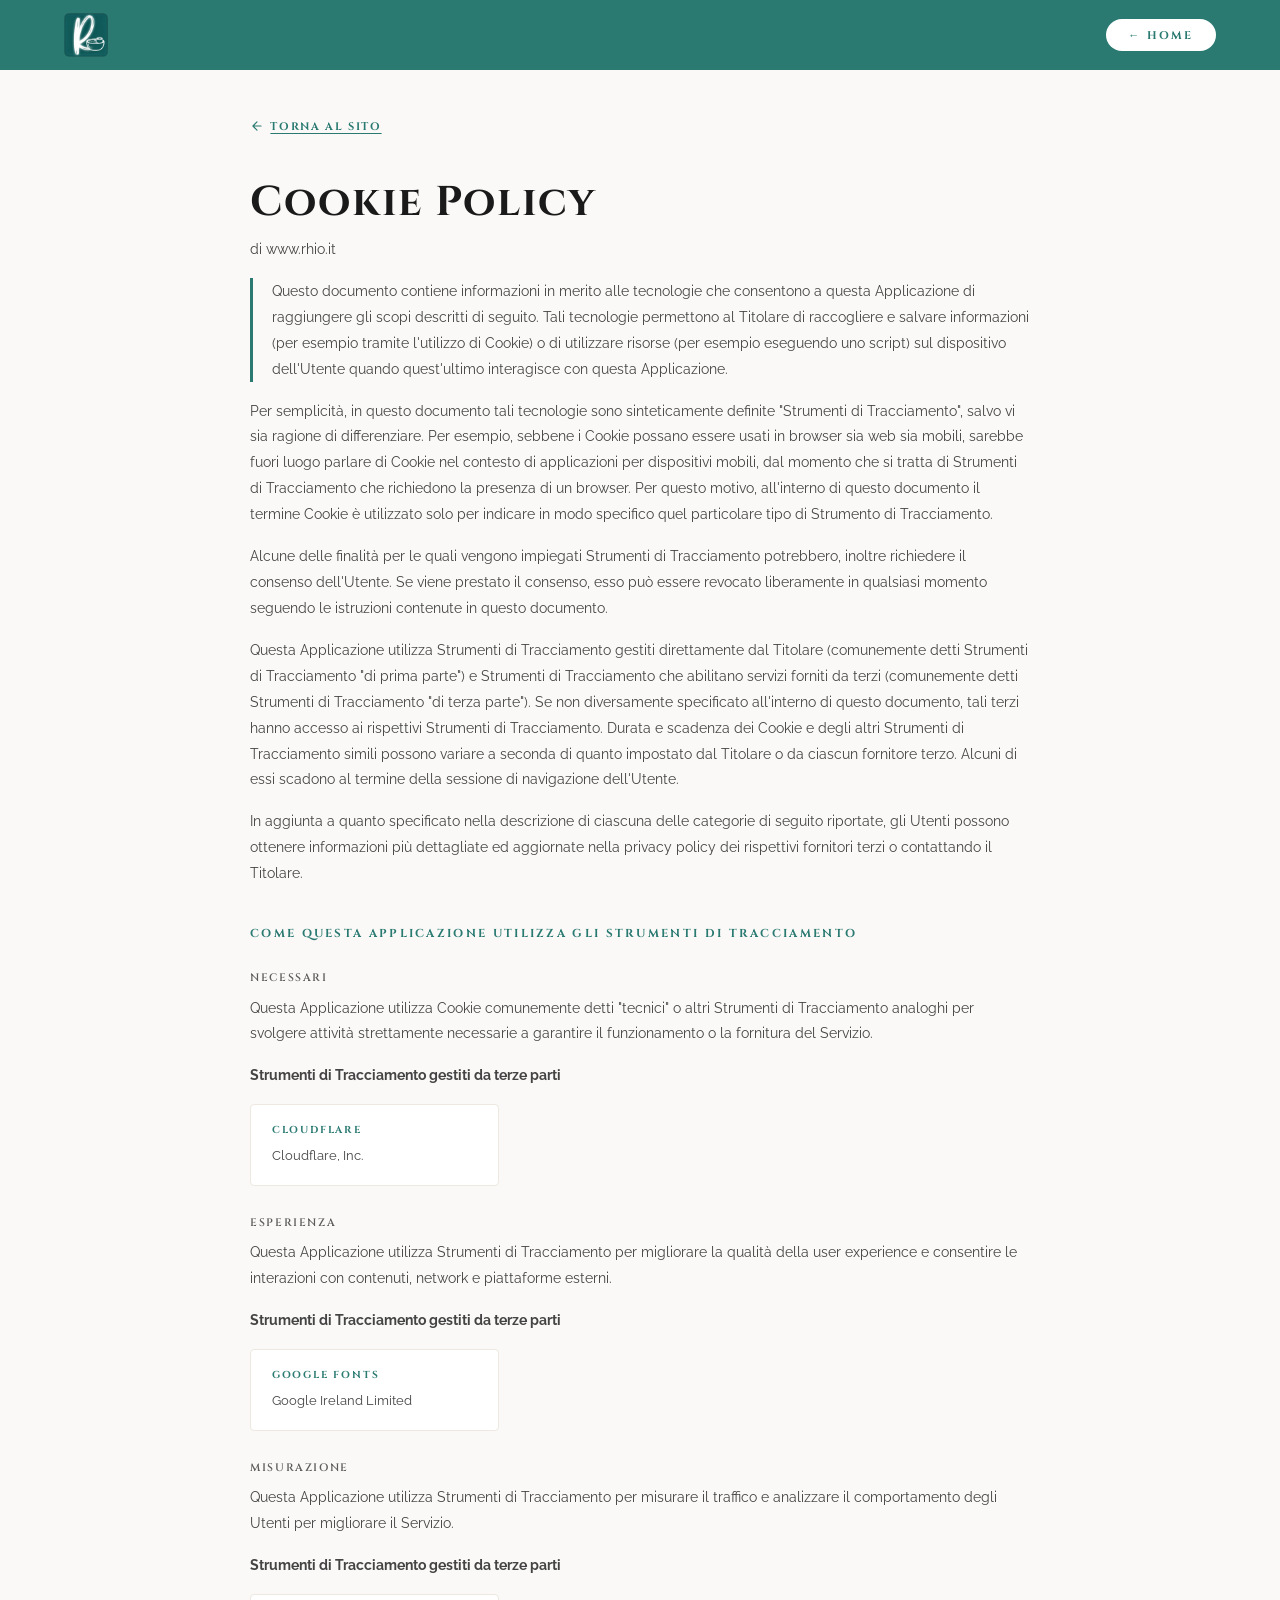
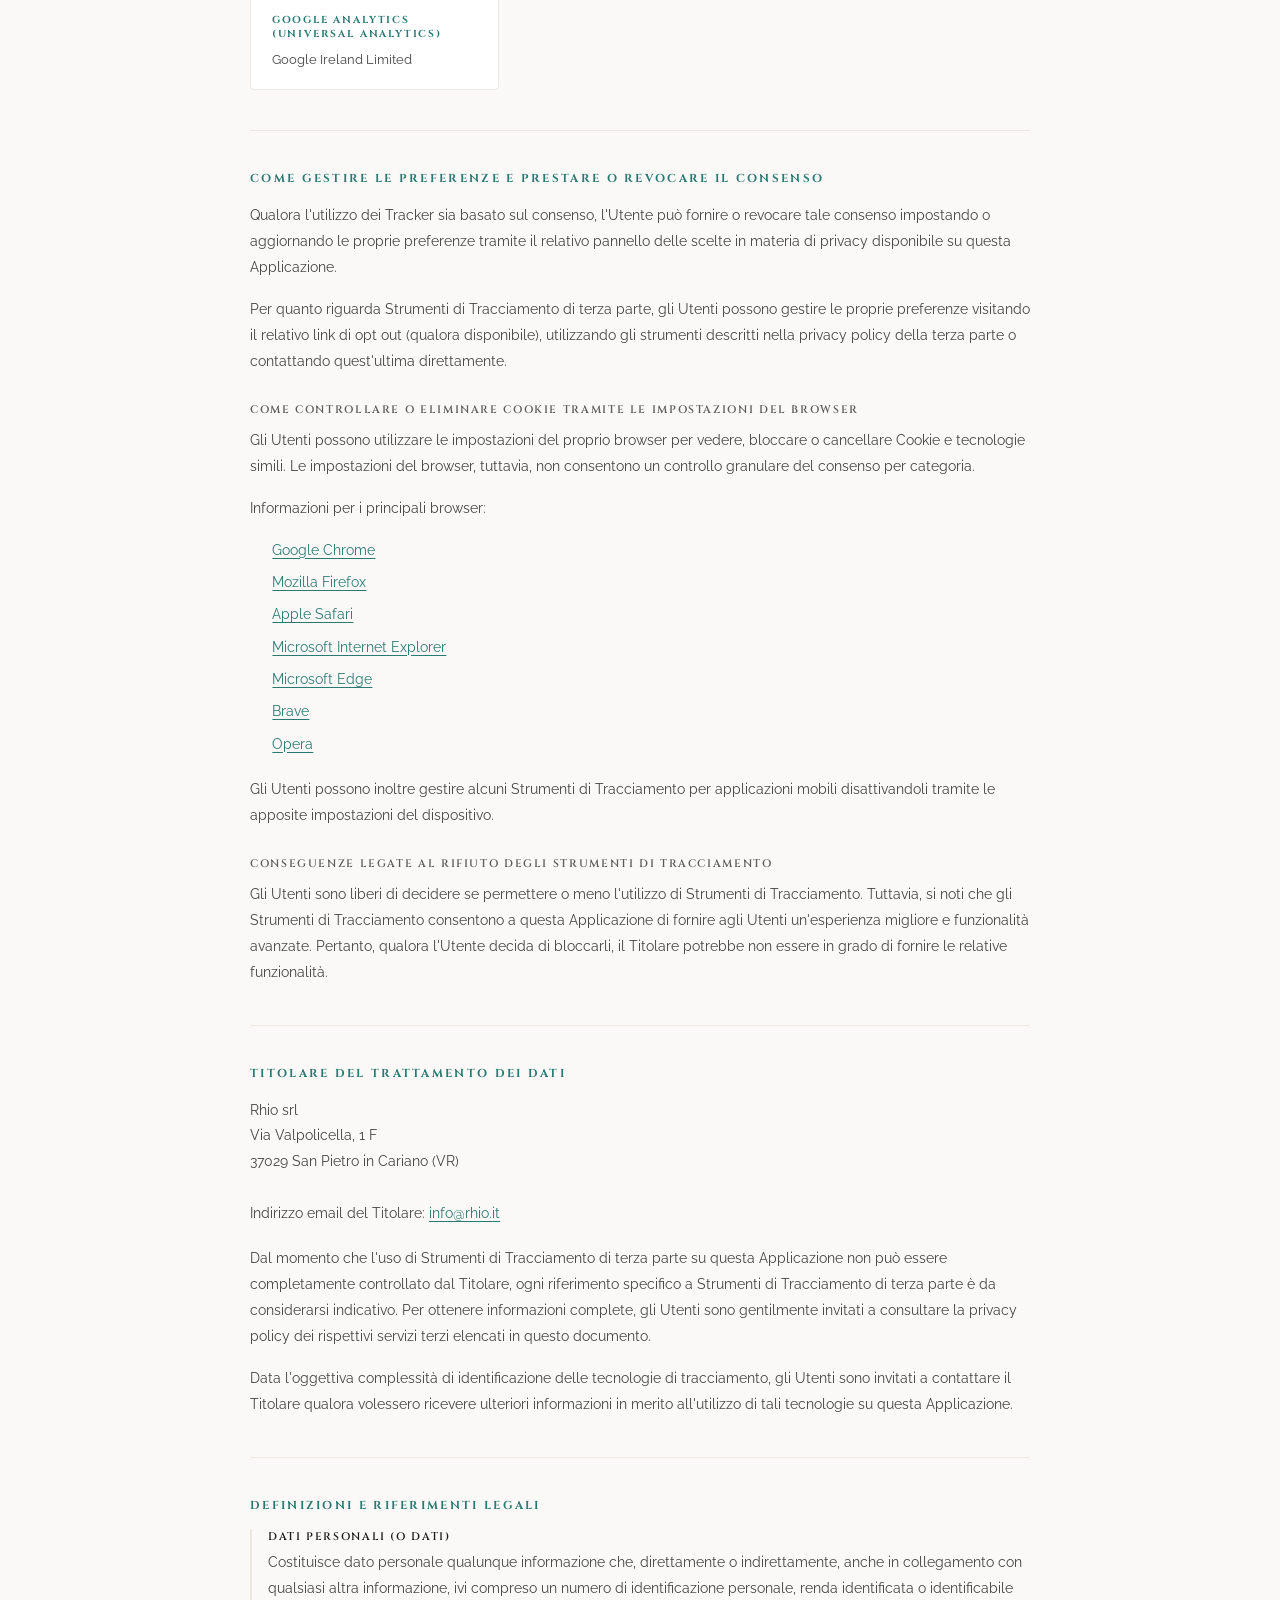
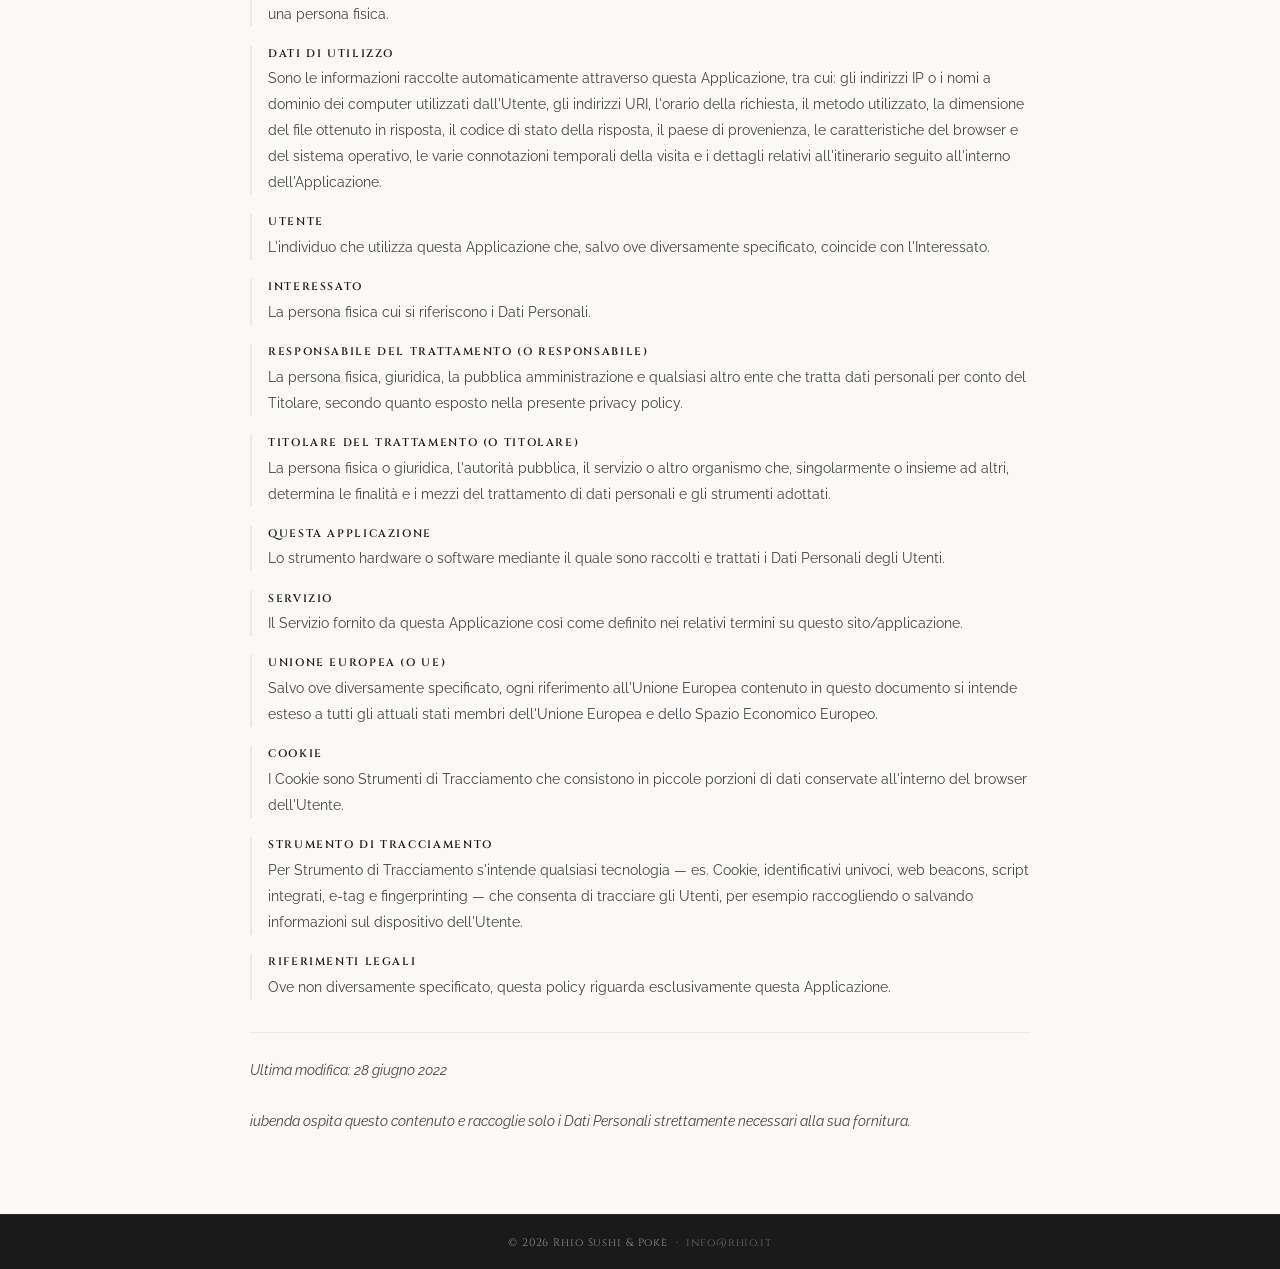
==== cookie-policy.html @ d070c946 "Prima versione sito Rhio" ====
<!DOCTYPE html>
<html lang="it">
<head>
  <meta charset="UTF-8" />
  <meta name="viewport" content="width=device-width, initial-scale=1.0, viewport-fit=cover" />
  <title>Cookie Policy — Rhio Sushi &amp; Poké</title>
  <meta name="robots" content="noindex" />
  <link rel="icon" href="favicon.ico" type="image/x-icon" />
  <link rel="preconnect" href="https://fonts.googleapis.com" />
  <link rel="preconnect" href="https://fonts.gstatic.com" crossorigin />
  <link href="https://fonts.googleapis.com/css2?family=Cinzel:wght@400;600;700&family=Raleway:ital,wght@0,300;0,400;0,500;0,600;1,300;1,400&display=swap" rel="stylesheet" />
  <link rel="stylesheet" href="style.css" />
  <style>
    .legal-page {
      background: #faf9f7;
      min-height: 100vh;
      padding: calc(var(--nav-h) + 3rem) 5vw 4rem;
    }
    .legal-page__inner {
      max-width: 780px;
      margin: 0 auto;
    }
    .legal-page__back {
      display: inline-flex;
      align-items: center;
      gap: 0.4rem;
      font-family: var(--font-title);
      font-size: 0.68rem;
      font-weight: 700;
      letter-spacing: 0.15em;
      text-transform: uppercase;
      color: var(--teal);
      margin-bottom: 2.5rem;
      transition: color 0.2s;
    }
    .legal-page__back:hover { color: var(--teal-dark); }
    .legal-page__back svg { width: 14px; height: 14px; }

    .legal-page h1 {
      font-family: var(--font-title);
      font-size: clamp(1.6rem, 4vw, 2.6rem);
      font-weight: 700;
      color: var(--dark);
      letter-spacing: 0.04em;
      margin-bottom: 0.4rem;
    }
    .legal-page__site {
      font-family: var(--font-body);
      font-size: 0.88rem;
      color: var(--light-text);
      margin-bottom: 2.5rem;
    }
    .legal-page__intro {
      font-family: var(--font-body);
      font-size: 0.92rem;
      color: var(--mid);
      line-height: 1.75;
      border-left: 3px solid var(--teal);
      padding-left: 1.2rem;
      margin-bottom: 2.5rem;
    }
    .legal-page h2 {
      font-family: var(--font-title);
      font-size: 0.72rem;
      font-weight: 700;
      letter-spacing: 0.2em;
      text-transform: uppercase;
      color: var(--teal);
      margin: 2.5rem 0 1rem;
    }
    .legal-page h3 {
      font-family: var(--font-title);
      font-size: 0.68rem;
      font-weight: 600;
      letter-spacing: 0.15em;
      text-transform: uppercase;
      color: var(--dark);
      margin: 1.8rem 0 0.6rem;
      opacity: 0.7;
    }
    .legal-page p {
      font-family: var(--font-body);
      font-size: 0.9rem;
      color: var(--mid);
      line-height: 1.8;
      margin-bottom: 1rem;
    }
    .legal-page ul {
      margin: 0.5rem 0 1.2rem 1.4rem;
    }
    .legal-page ul li {
      font-family: var(--font-body);
      font-size: 0.9rem;
      color: var(--mid);
      line-height: 1.8;
      margin-bottom: 0.4rem;
    }
    .legal-page ul li strong {
      color: var(--dark);
      font-weight: 600;
    }
    .legal-page address {
      font-style: normal;
      font-family: var(--font-body);
      font-size: 0.9rem;
      color: var(--mid);
      line-height: 1.8;
    }
    .legal-page a { color: var(--teal); text-decoration: underline; text-underline-offset: 3px; }
    .legal-page a:hover { color: var(--teal-dark); }
    .legal-divider {
      border: none;
      border-top: 1px solid var(--beige);
      margin: 2.5rem 0;
    }
    .legal-tracker-grid {
      display: grid;
      grid-template-columns: repeat(auto-fill, minmax(240px, 1fr));
      gap: 1rem;
      margin: 1rem 0 1.5rem;
    }
    .legal-tracker-item {
      background: #fff;
      border: 1px solid var(--beige);
      border-radius: 4px;
      padding: 1.1rem 1.3rem;
    }
    .legal-tracker-item h4 {
      font-family: var(--font-title);
      font-size: 0.63rem;
      font-weight: 700;
      letter-spacing: 0.18em;
      text-transform: uppercase;
      color: var(--teal);
      margin-bottom: 0.4rem;
    }
    .legal-tracker-item p {
      font-size: 0.84rem;
      margin-bottom: 0;
    }
    .legal-definition {
      border-left: 2px solid var(--beige);
      padding-left: 1rem;
      margin-bottom: 1.2rem;
    }
    .legal-definition h3 {
      opacity: 1;
      color: var(--dark);
      margin-top: 0;
      margin-bottom: 0.3rem;
    }
    .legal-footer-note {
      font-size: 0.82rem;
      color: var(--light-text);
      font-style: italic;
      margin-top: 2rem;
      padding-top: 1.5rem;
      border-top: 1px solid var(--beige);
    }
    @media (max-width: 480px) {
      .legal-page { padding-top: calc(var(--nav-h) + 2rem); }
      .legal-tracker-grid { grid-template-columns: 1fr; }
    }
  </style>
</head>
<body>

  <!-- ══ NAVBAR ══════════════════════════════════════════════ -->
  <nav class="nav" id="nav">
    <a href="index.html" class="nav__logo">
      <img src="assets/icona.png" alt="Rhio" class="nav__logo-img" />
    </a>
    <a href="index.html" class="nav__order">← Home</a>
  </nav>

  <!-- ══ COOKIE POLICY ══════════════════════════════════════ -->
  <main class="legal-page">
    <div class="legal-page__inner">

      <a href="index.html" class="legal-page__back">
        <svg viewBox="0 0 24 24" fill="none" stroke="currentColor" stroke-width="2" stroke-linecap="round" stroke-linejoin="round"><path d="M19 12H5M12 5l-7 7 7 7"/></svg>
        Torna al sito
      </a>

      <h1>Cookie Policy</h1>
      <p class="legal-page__site">di www.rhio.it</p>

      <p class="legal-page__intro">
        Questo documento contiene informazioni in merito alle tecnologie che consentono a questa Applicazione di raggiungere gli scopi descritti di seguito. Tali tecnologie permettono al Titolare di raccogliere e salvare informazioni (per esempio tramite l'utilizzo di Cookie) o di utilizzare risorse (per esempio eseguendo uno script) sul dispositivo dell'Utente quando quest'ultimo interagisce con questa Applicazione.
      </p>

      <p>Per semplicità, in questo documento tali tecnologie sono sinteticamente definite "Strumenti di Tracciamento", salvo vi sia ragione di differenziare. Per esempio, sebbene i Cookie possano essere usati in browser sia web sia mobili, sarebbe fuori luogo parlare di Cookie nel contesto di applicazioni per dispositivi mobili, dal momento che si tratta di Strumenti di Tracciamento che richiedono la presenza di un browser. Per questo motivo, all'interno di questo documento il termine Cookie è utilizzato solo per indicare in modo specifico quel particolare tipo di Strumento di Tracciamento.</p>

      <p>Alcune delle finalità per le quali vengono impiegati Strumenti di Tracciamento potrebbero, inoltre richiedere il consenso dell'Utente. Se viene prestato il consenso, esso può essere revocato liberamente in qualsiasi momento seguendo le istruzioni contenute in questo documento.</p>

      <p>Questa Applicazione utilizza Strumenti di Tracciamento gestiti direttamente dal Titolare (comunemente detti Strumenti di Tracciamento "di prima parte") e Strumenti di Tracciamento che abilitano servizi forniti da terzi (comunemente detti Strumenti di Tracciamento "di terza parte"). Se non diversamente specificato all'interno di questo documento, tali terzi hanno accesso ai rispettivi Strumenti di Tracciamento. Durata e scadenza dei Cookie e degli altri Strumenti di Tracciamento simili possono variare a seconda di quanto impostato dal Titolare o da ciascun fornitore terzo. Alcuni di essi scadono al termine della sessione di navigazione dell'Utente.</p>

      <p>In aggiunta a quanto specificato nella descrizione di ciascuna delle categorie di seguito riportate, gli Utenti possono ottenere informazioni più dettagliate ed aggiornate nella privacy policy dei rispettivi fornitori terzi o contattando il Titolare.</p>

      <h2>Come questa Applicazione utilizza gli Strumenti di Tracciamento</h2>

      <h3>Necessari</h3>
      <p>Questa Applicazione utilizza Cookie comunemente detti "tecnici" o altri Strumenti di Tracciamento analoghi per svolgere attività strettamente necessarie a garantire il funzionamento o la fornitura del Servizio.</p>
      <p><strong>Strumenti di Tracciamento gestiti da terze parti</strong></p>
      <div class="legal-tracker-grid">
        <div class="legal-tracker-item">
          <h4>Cloudflare</h4>
          <p>Cloudflare, Inc.</p>
        </div>
      </div>

      <h3>Esperienza</h3>
      <p>Questa Applicazione utilizza Strumenti di Tracciamento per migliorare la qualità della user experience e consentire le interazioni con contenuti, network e piattaforme esterni.</p>
      <p><strong>Strumenti di Tracciamento gestiti da terze parti</strong></p>
      <div class="legal-tracker-grid">
        <div class="legal-tracker-item">
          <h4>Google Fonts</h4>
          <p>Google Ireland Limited</p>
        </div>
      </div>

      <h3>Misurazione</h3>
      <p>Questa Applicazione utilizza Strumenti di Tracciamento per misurare il traffico e analizzare il comportamento degli Utenti per migliorare il Servizio.</p>
      <p><strong>Strumenti di Tracciamento gestiti da terze parti</strong></p>
      <div class="legal-tracker-grid">
        <div class="legal-tracker-item">
          <h4>Google Analytics (Universal Analytics)</h4>
          <p>Google Ireland Limited</p>
        </div>
      </div>

      <hr class="legal-divider" />

      <h2>Come gestire le preferenze e prestare o revocare il consenso</h2>
      <p>Qualora l'utilizzo dei Tracker sia basato sul consenso, l'Utente può fornire o revocare tale consenso impostando o aggiornando le proprie preferenze tramite il relativo pannello delle scelte in materia di privacy disponibile su questa Applicazione.</p>
      <p>Per quanto riguarda Strumenti di Tracciamento di terza parte, gli Utenti possono gestire le proprie preferenze visitando il relativo link di opt out (qualora disponibile), utilizzando gli strumenti descritti nella privacy policy della terza parte o contattando quest'ultima direttamente.</p>

      <h3>Come controllare o eliminare Cookie tramite le impostazioni del browser</h3>
      <p>Gli Utenti possono utilizzare le impostazioni del proprio browser per vedere, bloccare o cancellare Cookie e tecnologie simili. Le impostazioni del browser, tuttavia, non consentono un controllo granulare del consenso per categoria.</p>
      <p>Informazioni per i principali browser:</p>
      <ul>
        <li><a href="https://support.google.com/chrome/answer/95647" target="_blank">Google Chrome</a></li>
        <li><a href="https://support.mozilla.org/it/kb/Attivare%20e%20disattivare%20i%20cookie" target="_blank">Mozilla Firefox</a></li>
        <li><a href="https://support.apple.com/it-it/guide/safari/sfri11471/mac" target="_blank">Apple Safari</a></li>
        <li><a href="https://support.microsoft.com/it-it/topic/eliminare-e-gestire-i-cookie-168dab11-0753-043d-7c16-ede5947fc64d" target="_blank">Microsoft Internet Explorer</a></li>
        <li><a href="https://support.microsoft.com/it-it/microsoft-edge/eliminare-i-cookie-in-microsoft-edge-63947406-40ac-c3b8-57b9-2a946a29ae09" target="_blank">Microsoft Edge</a></li>
        <li><a href="https://support.brave.com/hc/en-us/articles/360022806212" target="_blank">Brave</a></li>
        <li><a href="https://help.opera.com/en/latest/web-preferences/#cookies" target="_blank">Opera</a></li>
      </ul>
      <p>Gli Utenti possono inoltre gestire alcuni Strumenti di Tracciamento per applicazioni mobili disattivandoli tramite le apposite impostazioni del dispositivo.</p>

      <h3>Conseguenze legate al rifiuto degli Strumenti di Tracciamento</h3>
      <p>Gli Utenti sono liberi di decidere se permettere o meno l'utilizzo di Strumenti di Tracciamento. Tuttavia, si noti che gli Strumenti di Tracciamento consentono a questa Applicazione di fornire agli Utenti un'esperienza migliore e funzionalità avanzate. Pertanto, qualora l'Utente decida di bloccarli, il Titolare potrebbe non essere in grado di fornire le relative funzionalità.</p>

      <hr class="legal-divider" />

      <h2>Titolare del Trattamento dei Dati</h2>
      <address>
        Rhio srl<br />
        Via Valpolicella, 1 F<br />
        37029 San Pietro in Cariano (VR)<br /><br />
        Indirizzo email del Titolare: <a href="mailto:info@rhio.it">info@rhio.it</a>
      </address>

      <p style="margin-top:1.2rem;">Dal momento che l'uso di Strumenti di Tracciamento di terza parte su questa Applicazione non può essere completamente controllato dal Titolare, ogni riferimento specifico a Strumenti di Tracciamento di terza parte è da considerarsi indicativo. Per ottenere informazioni complete, gli Utenti sono gentilmente invitati a consultare la privacy policy dei rispettivi servizi terzi elencati in questo documento.</p>
      <p>Data l'oggettiva complessità di identificazione delle tecnologie di tracciamento, gli Utenti sono invitati a contattare il Titolare qualora volessero ricevere ulteriori informazioni in merito all'utilizzo di tali tecnologie su questa Applicazione.</p>

      <hr class="legal-divider" />

      <h2>Definizioni e riferimenti legali</h2>

      <div class="legal-definition">
        <h3>Dati Personali (o Dati)</h3>
        <p>Costituisce dato personale qualunque informazione che, direttamente o indirettamente, anche in collegamento con qualsiasi altra informazione, ivi compreso un numero di identificazione personale, renda identificata o identificabile una persona fisica.</p>
      </div>
      <div class="legal-definition">
        <h3>Dati di Utilizzo</h3>
        <p>Sono le informazioni raccolte automaticamente attraverso questa Applicazione, tra cui: gli indirizzi IP o i nomi a dominio dei computer utilizzati dall'Utente, gli indirizzi URI, l'orario della richiesta, il metodo utilizzato, la dimensione del file ottenuto in risposta, il codice di stato della risposta, il paese di provenienza, le caratteristiche del browser e del sistema operativo, le varie connotazioni temporali della visita e i dettagli relativi all'itinerario seguito all'interno dell'Applicazione.</p>
      </div>
      <div class="legal-definition">
        <h3>Utente</h3>
        <p>L'individuo che utilizza questa Applicazione che, salvo ove diversamente specificato, coincide con l'Interessato.</p>
      </div>
      <div class="legal-definition">
        <h3>Interessato</h3>
        <p>La persona fisica cui si riferiscono i Dati Personali.</p>
      </div>
      <div class="legal-definition">
        <h3>Responsabile del Trattamento (o Responsabile)</h3>
        <p>La persona fisica, giuridica, la pubblica amministrazione e qualsiasi altro ente che tratta dati personali per conto del Titolare, secondo quanto esposto nella presente privacy policy.</p>
      </div>
      <div class="legal-definition">
        <h3>Titolare del Trattamento (o Titolare)</h3>
        <p>La persona fisica o giuridica, l'autorità pubblica, il servizio o altro organismo che, singolarmente o insieme ad altri, determina le finalità e i mezzi del trattamento di dati personali e gli strumenti adottati.</p>
      </div>
      <div class="legal-definition">
        <h3>Questa Applicazione</h3>
        <p>Lo strumento hardware o software mediante il quale sono raccolti e trattati i Dati Personali degli Utenti.</p>
      </div>
      <div class="legal-definition">
        <h3>Servizio</h3>
        <p>Il Servizio fornito da questa Applicazione così come definito nei relativi termini su questo sito/applicazione.</p>
      </div>
      <div class="legal-definition">
        <h3>Unione Europea (o UE)</h3>
        <p>Salvo ove diversamente specificato, ogni riferimento all'Unione Europea contenuto in questo documento si intende esteso a tutti gli attuali stati membri dell'Unione Europea e dello Spazio Economico Europeo.</p>
      </div>
      <div class="legal-definition">
        <h3>Cookie</h3>
        <p>I Cookie sono Strumenti di Tracciamento che consistono in piccole porzioni di dati conservate all'interno del browser dell'Utente.</p>
      </div>
      <div class="legal-definition">
        <h3>Strumento di Tracciamento</h3>
        <p>Per Strumento di Tracciamento s'intende qualsiasi tecnologia — es. Cookie, identificativi univoci, web beacons, script integrati, e-tag e fingerprinting — che consenta di tracciare gli Utenti, per esempio raccogliendo o salvando informazioni sul dispositivo dell'Utente.</p>
      </div>
      <div class="legal-definition">
        <h3>Riferimenti legali</h3>
        <p>Ove non diversamente specificato, questa policy riguarda esclusivamente questa Applicazione.</p>
      </div>

      <p class="legal-footer-note">
        Ultima modifica: 28 giugno 2022<br /><br />
        iubenda ospita questo contenuto e raccoglie solo i Dati Personali strettamente necessari alla sua fornitura.
      </p>

    </div>
  </main>

  <div class="footer__bottom" style="background:var(--dark);">
    <p>&copy; 2026 Rhio Sushi &amp; Pok&egrave; &nbsp;&middot;&nbsp; <a href="mailto:info@rhio.it" style="color:rgba(255,255,255,0.35);">info@rhio.it</a></p>
  </div>

</body>
</html>
---- style.css ----
/* ============================================================
   RHIO SUSHI & POKE — SushiMood-inspired Layout
   ============================================================ */

/* ── Reset & Base ─────────────────────────────────────────── */
*, *::before, *::after { box-sizing: border-box; margin: 0; padding: 0; }

:root {
  --teal:        #2a7a72;
  --teal-dark:   #1d5550;
  --teal-light:  #3a9e94;
  --coral:       #e8836a;
  --coral-dark:  #c86850;
  --white:       #ffffff;
  --off-white:   #f7f3ee;
  --beige:       #ede8e0;
  --dark:        #1a1a1a;
  --mid:         #444444;
  --light-text:  #777777;

  --font-title: 'Cinzel', 'Trajan Pro', Georgia, serif;
  --font-body:  'Raleway', 'Gill Sans', sans-serif;

  --nav-h: 70px;
  --ease: cubic-bezier(0.25, 0.46, 0.45, 0.94);
}

html { scroll-behavior: smooth; font-size: 16px; }

body {
  font-family: var(--font-body);
  color: var(--dark);
  background: var(--white);
  overflow-x: hidden;
}

img { display: block; width: 100%; height: 100%; object-fit: cover; }
a { color: inherit; text-decoration: none; }
ul { list-style: none; }
address { font-style: normal; }

/* ── Shared helpers ───────────────────────────────────────── */
.tag {
  display: inline-block;
  font-family: var(--font-title);
  font-size: 0.65rem;
  font-weight: 700;
  letter-spacing: 0.22em;
  text-transform: uppercase;
  color: var(--teal);
  margin-bottom: 1rem;
}
.tag--light { color: rgba(255,255,255,0.7); }

.btn-teal {
  display: inline-block;
  font-family: var(--font-title);
  font-size: 0.68rem;
  font-weight: 700;
  letter-spacing: 0.2em;
  text-transform: uppercase;
  padding: 0.9rem 2.4rem;
  background: var(--teal);
  color: #fff;
  border-radius: 50px;
  transition: background 0.3s var(--ease), transform 0.3s var(--ease);
}
.btn-teal:hover {
  background: var(--teal-light);
  transform: translateY(-2px);
}

/* ── Fade-up animation ────────────────────────────────────── */
.fade-up {
  opacity: 0;
  transform: translateY(32px);
  transition: opacity 0.7s var(--ease), transform 0.7s var(--ease);
}
.fade-up.visible { opacity: 1; transform: translateY(0); }

/* ══════════════════════════════════════════════════════════
   NAV
══════════════════════════════════════════════════════════ */
.nav {
  position: fixed;
  top: 0; left: 0; right: 0;
  height: var(--nav-h);
  z-index: 100;
  display: flex;
  align-items: center;
  justify-content: space-between;
  padding: 0 5vw;
  background: var(--teal);
  transition: background 0.3s var(--ease);
}

.nav__logo {
  display: flex;
  align-items: center;
  z-index: 101;
}

.nav__logo-img {
  height: 44px;
  width: auto;
  display: block;
  object-fit: contain;
}

.nav__order {
  font-family: var(--font-title);
  font-size: 0.7rem;
  font-weight: 700;
  letter-spacing: 0.2em;
  text-transform: uppercase;
  color: var(--teal);
  background: #fff;
  padding: 0.55rem 1.4rem;
  border-radius: 50px;
  transition: background 0.25s, color 0.25s;
  z-index: 101;
}
.nav__order:hover { background: var(--beige); }

.nav__hamburger {
  display: none;
  flex-direction: column;
  gap: 5px;
  background: none;
  border: none;
  cursor: pointer;
  padding: 6px;
  z-index: 101;
  order: 2;
}
.nav__hamburger span {
  display: block;
  width: 24px;
  height: 2px;
  background: #fff;
  transition: all 0.3s var(--ease);
}
.nav__hamburger.active span:nth-child(1) { transform: rotate(45deg) translate(4px, 5px); }
.nav__hamburger.active span:nth-child(2) { opacity: 0; }
.nav__hamburger.active span:nth-child(3) { transform: rotate(-45deg) translate(4px, -5px); }

/* ── Desktop nav links ───────────────────────────────────── */
.nav__links {
  display: flex;
  align-items: center;
  gap: 2.2rem;
  list-style: none;
  position: absolute;
  left: 50%;
  transform: translateX(-50%);
}

.nav__links a {
  font-family: var(--font-title);
  font-size: 0.78rem;
  font-weight: 600;
  letter-spacing: 0.14em;
  text-transform: uppercase;
  color: rgba(255,255,255,0.85);
  transition: color 0.2s;
  white-space: nowrap;
}
.nav__links a:hover { color: #fff; }

/* desktop menu hidden in nav — links only in mobile drawer */
.nav__menu {
  display: none;
}

.nav__overlay {
  display: none;
  position: fixed;
  inset: 0;
  background: rgba(0,0,0,0.5);
  z-index: 99;
  opacity: 0;
  transition: opacity 0.3s;
}
.nav__overlay.open { display: block; opacity: 1; }

/* Mobile drawer */
@media (max-width: 900px) {
  .nav__hamburger { display: flex; }
  .nav__links     { display: none; }
  .nav__order { font-size: 0.6rem; padding: 0.45rem 1rem; }

  .nav__menu {
    display: flex;
    flex-direction: column;
    position: fixed;
    top: 0; right: 0; bottom: 0;
    width: min(320px, 85vw);
    background: var(--teal-dark);
    padding: calc(var(--nav-h) + 2rem) 2.5rem 2.5rem;
    gap: 0;
    transform: translateX(100%);
    transition: transform 0.35s var(--ease);
    z-index: 100;
  }
  .nav__menu.open { transform: translateX(0); }

  .nav__menu li a {
    display: block;
    font-family: var(--font-title);
    font-size: 0.8rem;
    font-weight: 600;
    letter-spacing: 0.15em;
    text-transform: uppercase;
    color: rgba(255,255,255,0.8);
    padding: 1rem 0;
    border-bottom: 1px solid rgba(255,255,255,0.08);
    transition: color 0.2s;
  }
  .nav__menu li a:hover { color: #fff; }

  .nav__menu li:last-child a,
  .nav__menu-cta {
    display: inline-block;
    margin-top: 1.5rem;
    background: var(--coral);
    color: #fff !important;
    padding: 0.85rem 2rem !important;
    border-radius: 50px;
    border-bottom: none !important;
    text-align: center;
    width: 100%;
  }
  .nav__menu li:last-child a:hover,
  .nav__menu-cta:hover { background: var(--coral-dark) !important; }
}

/* ══════════════════════════════════════════════════════════
   HERO
══════════════════════════════════════════════════════════ */
.hero {
  position: relative;
  height: 70vh;
  min-height: 480px;
  display: flex;
  align-items: flex-end;
  overflow: hidden;
  padding-bottom: 6vh;
}

.hero__media {
  position: absolute;
  inset: 0;
  background: var(--teal-dark);
}
.hero__media img {
  width: 100%;
  height: 100%;
  object-fit: cover;
  object-position: center 92%;
}

.hero::after {
  content: '';
  position: absolute;
  inset: 0;
  background: linear-gradient(
    to bottom,
    rgba(0,0,0,0.08) 0%,
    rgba(0,0,0,0.1) 40%,
    rgba(0,0,0,0.65) 100%
  );
}

.hero__content {
  position: relative;
  z-index: 2;
  padding: 0 6vw;
}

.hero__logo {
  display: block;
  width: min(520px, 70vw);
  height: auto;
  object-fit: contain;
  margin-bottom: 2.5rem;
}

.hero__btn {
  display: inline-block;
  font-family: var(--font-title);
  font-size: 0.68rem;
  font-weight: 700;
  letter-spacing: 0.2em;
  text-transform: uppercase;
  color: var(--teal-dark);
  background: #fff;
  padding: 1rem 2.6rem;
  border-radius: 50px;
  transition: background 0.25s, transform 0.25s;
}
.hero__btn:hover { background: var(--beige); transform: translateY(-2px); }

/* ══════════════════════════════════════════════════════════
   VIDEO SECTION
══════════════════════════════════════════════════════════ */
.video-section {
  background: var(--dark);
}

.video-section__inner {
  text-align: center;
  padding: clamp(2.5rem, 5vw, 5rem) 5vw 2rem;
}

.video-section__title {
  font-family: var(--font-title);
  font-size: clamp(1.6rem, 3vw, 2.4rem);
  font-weight: 700;
  color: #fff;
  letter-spacing: 0.05em;
  margin-top: 0.5rem;
}

.video-section .tag { color: var(--coral); }

.video-section__player {
  position: relative;
  width: 100%;
  max-width: 1200px;
  margin: 0 auto;
  aspect-ratio: 16 / 9;
  overflow: hidden;
  background: #000;
}

.video-section__vid {
  width: 100%;
  height: 100%;
  object-fit: cover;
  display: block;
}

.hero__scroll-hint {
  position: absolute;
  bottom: 2.5rem;
  right: 6vw;
  z-index: 2;
}
.hero__scroll-line {
  display: block;
  width: 1px;
  height: 60px;
  background: linear-gradient(to bottom, transparent, rgba(255,255,255,0.5));
  animation: scrollLine 2s ease-in-out infinite;
}
@keyframes scrollLine {
  0%,100% { opacity: 0.4; transform: scaleY(1); }
  50%      { opacity: 1;   transform: scaleY(1.2); }
}

/* ══════════════════════════════════════════════════════════
   VIDEO REEL
══════════════════════════════════════════════════════════ */
.video-reel {
  background: var(--dark);
  padding: clamp(3rem, 6vw, 5rem) 5vw;
  display: flex;
  justify-content: center;
}

.video-reel__inner {
  display: flex;
  justify-content: center;
  width: 100%;
}

.video-reel__video {
  height: min(80vh, 700px);
  width: auto;
  max-width: min(420px, 90vw);
  border-radius: 16px;
  object-fit: cover;
  display: block;
  box-shadow: 0 24px 60px rgba(0,0,0,0.5);
}

/* ══════════════════════════════════════════════════════════
   INTRO
══════════════════════════════════════════════════════════ */
.intro {
  display: grid;
  grid-template-columns: 1fr 1fr;
  height: 420px;
  overflow: hidden;
}

.intro__text {
  background: var(--off-white);
  padding: clamp(2rem, 5vw, 4rem) clamp(2rem, 5vw, 4rem);
  display: flex;
  flex-direction: column;
  justify-content: center;
}

.intro__title {
  font-family: var(--font-title);
  font-size: clamp(1.6rem, 3vw, 2.4rem);
  font-weight: 700;
  text-transform: uppercase;
  color: var(--teal);
  margin-bottom: 1.5rem;
  line-height: 1.2;
  letter-spacing: 0.06em;
}

.intro__body {
  font-size: 0.98rem;
  font-weight: 400;
  color: var(--mid);
  line-height: 1.9;
  max-width: 480px;
  margin-bottom: 1rem;
}
.intro__body strong { color: var(--teal); font-weight: 600; font-style: normal; }

.intro__payment {
  display: flex;
  align-items: center;
  gap: 0.5rem;
  font-family: var(--font-body);
  font-size: 0.88rem;
  color: var(--mid);
  margin-top: 0.5rem;
}
.intro__payment svg {
  width: 16px;
  height: 16px;
  flex-shrink: 0;
  color: var(--teal);
}
.intro__payment strong { color: var(--dark); font-weight: 600; }

.intro__media {
  overflow: hidden;
  background: var(--beige);
}
.intro__media img,
.intro__video {
  width: 100%;
  height: 100%;
  object-fit: cover;
  display: block;
  transition: transform 0.8s var(--ease);
}
.intro__media:hover img,
.intro__media:hover .intro__video { transform: scale(1.04); }

/* ══════════════════════════════════════════════════════════
   FILOSOFIA (non AYCE)
══════════════════════════════════════════════════════════ */
.filosofia {
  display: grid;
  grid-template-columns: 1fr 1fr;
  min-height: 600px;
}

.filosofia__media {
  overflow: hidden;
  background: var(--teal-dark);
  min-height: 450px;
  position: relative;
}
.filosofia__media img { transition: transform 0.8s var(--ease); }
.filosofia__media:hover img { transform: scale(1.04); }

.filosofia__content {
  background: var(--teal);
  padding: clamp(3rem, 8vw, 7rem) clamp(2rem, 6vw, 5rem);
  display: flex;
  flex-direction: column;
  justify-content: center;
}

.filosofia__title {
  font-family: var(--font-title);
  font-size: clamp(1.6rem, 3vw, 2.6rem);
  font-weight: 700;
  text-transform: uppercase;
  color: #fff;
  line-height: 1.2;
  margin-bottom: 1.5rem;
  letter-spacing: 0.04em;
}
.filosofia__title strong {
  color: var(--coral);
  display: block;
  font-size: 1.1em;
}

.filosofia__body {
  font-size: 1.05rem;
  font-weight: 400;
  color: rgba(255,255,255,0.85);
  line-height: 1.85;
  max-width: 520px;
  margin-bottom: 1.5rem;
}

.filosofia__claim {
  font-family: var(--font-body);
  font-style: italic;
  font-size: 1.15rem;
  color: rgba(255,255,255,0.6);
}

.filosofia .tag { color: rgba(255,255,255,0.55); }

/* ══════════════════════════════════════════════════════════
   MENU SECTION
══════════════════════════════════════════════════════════ */
.menu-section {
  background: var(--white);
  padding: clamp(4rem, 8vw, 8rem) 5vw;
}

.menu-section__header {
  text-align: center;
  margin-bottom: clamp(2rem, 5vw, 4rem);
}

.menu-section__title {
  font-family: var(--font-title);
  font-size: clamp(1.8rem, 4vw, 3rem);
  font-weight: 700;
  text-transform: uppercase;
  color: var(--dark);
  margin-bottom: 0.75rem;
  letter-spacing: 0.05em;
}

.menu-section__sub {
  font-size: 0.92rem;
  color: var(--light-text);
  font-family: var(--font-body);
  font-style: italic;
  font-weight: 300;
}

.menu-grid {
  display: grid;
  grid-template-columns: repeat(4, 1fr);
  gap: 0;
  border: 1px solid var(--beige);
  margin-bottom: clamp(2rem, 4vw, 4rem);
}

.menu-item {
  border-right: 1px solid var(--beige);
  overflow: hidden;
  transition: background 0.3s;
}
.menu-item:last-child { border-right: none; }
.menu-item:hover { background: var(--off-white); }

.menu-item__img {
  height: 220px;
  overflow: hidden;
  background: var(--beige);
  display: flex;
  align-items: center;
  justify-content: center;
  padding: 1rem;
}
.menu-item__img img {
  width: 100%;
  height: 100%;
  object-fit: contain;
  transition: transform 0.6s var(--ease);
}
.menu-item:hover .menu-item__img img { transform: scale(1.04); }

.menu-item__body {
  padding: 1.6rem 1.5rem;
}
.menu-item__body h3 {
  font-family: var(--font-title);
  font-size: 0.8rem;
  font-weight: 700;
  text-transform: uppercase;
  letter-spacing: 0.1em;
  color: var(--teal);
  margin-bottom: 0.6rem;
}
.menu-item__body p {
  font-size: 0.88rem;
  font-weight: 400;
  color: var(--light-text);
  line-height: 1.75;
}

.menu-section__cta { text-align: center; }

/* ══════════════════════════════════════════════════════════
   SEDI
══════════════════════════════════════════════════════════ */
.sedi {
  background: var(--teal-dark);
  padding: clamp(4rem, 8vw, 8rem) 5vw;
}

.sedi__header {
  text-align: center;
  margin-bottom: clamp(2rem, 5vw, 4rem);
}

.sedi__title {
  font-family: var(--font-title);
  font-size: clamp(1.8rem, 4vw, 3rem);
  font-weight: 700;
  text-transform: uppercase;
  color: #fff;
  letter-spacing: 0.05em;
}

.sedi__grid {
  display: grid;
  grid-template-columns: repeat(2, 1fr);
  gap: 2px;
  background: rgba(255,255,255,0.06);
}

.sede-card {
  background: rgba(255,255,255,0.04);
  overflow: hidden;
  transition: background 0.3s;
}
.sede-card:hover { background: rgba(255,255,255,0.08); }

.sede-card__img {
  height: 220px;
  overflow: hidden;
  background: var(--teal);
}
.sede-card__img img {
  width: 100%;
  height: 100%;
  object-fit: cover;
  object-position: center 82%;
  transform: scale(1.3);
  transform-origin: center bottom;
  transition: transform 0.6s var(--ease);
}
.sede-card:hover .sede-card__img img { transform: scale(1.35); }

.sede-card__body {
  padding: 2rem 1.8rem;
  display: flex;
  flex-direction: column;
  gap: 0.8rem;
}

.sede-card__city {
  font-family: var(--font-title);
  font-size: 1.1rem;
  font-weight: 700;
  text-transform: uppercase;
  color: #fff;
  letter-spacing: 0.06em;
}

.sede-card__body address {
  font-size: 0.9rem;
  color: rgba(255,255,255,0.5);
  line-height: 1.6;
  font-style: normal;
}

.sede-icon {
  width: 16px;
  height: 16px;
  flex-shrink: 0;
  margin-right: 0.5rem;
  vertical-align: middle;
  position: relative;
  top: -1px;
}

.sede-card__contacts {
  display: flex;
  flex-direction: column;
  gap: 0.55rem;
}
.sede-card__contacts a {
  display: flex;
  align-items: center;
  font-size: 0.95rem;
  font-weight: 500;
  color: var(--coral);
  transition: color 0.2s;
}
.sede-card__contacts a:hover { color: #fff; }

.sede-card__delivery {
  font-size: 0.84rem;
  color: rgba(255,255,255,0.4);
  line-height: 1.65;
  border-top: 1px solid rgba(255,255,255,0.08);
  padding-top: 0.8rem;
}
.sede-card__delivery strong { color: rgba(255,255,255,0.65); font-weight: 600; }

.sede-card__map {
  display: flex;
  align-items: center;
  font-family: var(--font-title);
  font-size: 0.7rem;
  font-weight: 700;
  letter-spacing: 0.12em;
  text-transform: uppercase;
  color: rgba(255,255,255,0.35);
  transition: color 0.2s;
  margin-top: auto;
  padding-top: 0.5rem;
  gap: 0.4rem;
}
.sede-card__map:hover { color: #fff; }
.sede-card__map .sede-icon { color: rgba(255,255,255,0.35); }
.sede-card__map:hover .sede-icon { color: #fff; }

/* ══════════════════════════════════════════════════════════
   AREA SERVITA
══════════════════════════════════════════════════════════ */
.area-servita {
  background: var(--off-white);
  padding: clamp(3.5rem, 7vw, 6rem) 5vw;
}

.area-servita__inner {
  max-width: 680px;
  margin: 0 auto;
  text-align: center;
}

.area-servita__title {
  font-family: var(--font-title);
  font-size: clamp(2rem, 5vw, 3.5rem);
  font-weight: 700;
  color: var(--teal);
  letter-spacing: 0.03em;
  margin-bottom: 1rem;
}

.area-servita__sub {
  font-family: var(--font-body);
  font-size: 0.92rem;
  color: var(--mid);
  line-height: 1.7;
  margin-bottom: 2rem;
}
.area-servita__sub em {
  font-style: italic;
  color: var(--light-text);
}

.area-servita__btn {
  display: inline-flex;
  align-items: center;
  gap: 0.6rem;
  font-family: var(--font-title);
  font-size: 0.72rem;
  font-weight: 700;
  letter-spacing: 0.18em;
  text-transform: uppercase;
  color: #fff;
  background: var(--teal);
  padding: 1rem 2.4rem;
  border-radius: 50px;
  transition: background 0.25s, transform 0.25s;
}
.area-servita__btn svg {
  width: 16px;
  height: 16px;
  flex-shrink: 0;
}
.area-servita__btn:hover {
  background: var(--teal-light);
  transform: translateY(-2px);
}

/* ══════════════════════════════════════════════════════════
   ORARI
══════════════════════════════════════════════════════════ */
.orari {
  display: grid;
  grid-template-columns: 2fr 3fr;
  min-height: 480px;
}

.orari__media {
  overflow: hidden;
  background: var(--beige);
  position: relative;
}
.orari__media img {
  position: absolute;
  inset: 0;
  width: 100%;
  height: 100%;
  object-fit: cover;
  object-position: center;
  transition: transform 0.8s var(--ease);
}
.orari__media:hover img { transform: scale(1.04); }

.orari__content {
  background: var(--off-white);
  padding: clamp(3rem, 8vw, 7rem) clamp(2rem, 6vw, 5rem);
  display: flex;
  flex-direction: column;
  justify-content: center;
}

.orari__title {
  font-family: var(--font-title);
  font-size: clamp(1.4rem, 2.5vw, 2.2rem);
  font-weight: 700;
  text-transform: uppercase;
  color: var(--dark);
  margin-bottom: 2rem;
  letter-spacing: 0.05em;
}

.orari__list {
  display: flex;
  flex-direction: column;
  border-top: 1px solid var(--beige);
}
.orari__list li {
  display: flex;
  justify-content: space-between;
  align-items: center;
  padding: 1rem 0;
  border-bottom: 1px solid var(--beige);
  gap: 1rem;
  flex-wrap: wrap;
}
.orari__day {
  font-family: var(--font-title);
  font-size: 0.68rem;
  font-weight: 600;
  letter-spacing: 0.12em;
  text-transform: uppercase;
  color: var(--mid);
}
.orari__time {
  font-family: var(--font-body);
  font-size: 0.95rem;
  font-weight: 500;
  color: var(--teal);
}
.orari__time em { font-size: 0.8rem; color: var(--light-text); }
.orari__note .orari__day { color: var(--light-text); }
.orari__note .orari__time { color: var(--light-text); }

.orari__prenotazione {
  margin-top: 1.5rem;
  font-size: 0.88rem;
  color: var(--light-text);
  line-height: 1.7;
}

.orari__btn {
  display: inline-block;
  align-self: flex-start;
  margin-top: 1.5rem;
  font-family: var(--font-title);
  font-size: 0.65rem;
  font-weight: 700;
  letter-spacing: 0.2em;
  text-transform: uppercase;
  color: #fff;
  background: var(--teal);
  padding: 0.75rem 1.8rem;
  border-radius: 50px;
  transition: background 0.25s, transform 0.25s;
}
.orari__btn:hover {
  background: var(--teal-light);
  transform: translateY(-2px);
}

/* ══════════════════════════════════════════════════════════
   CONTATTI / ORDINA
══════════════════════════════════════════════════════════ */
.contatti {
  background: var(--coral);
  padding: clamp(4rem, 8vw, 8rem) 5vw;
}

.contatti__header {
  text-align: center;
  margin-bottom: clamp(2.5rem, 5vw, 5rem);
}

.contatti__title {
  font-family: var(--font-title);
  font-size: clamp(1.8rem, 4vw, 3rem);
  font-weight: 700;
  text-transform: uppercase;
  color: #fff;
  letter-spacing: 0.05em;
}

.contatti__sub {
  margin-top: 0.5rem;
  font-family: var(--font-body);
  font-style: italic;
  color: rgba(255,255,255,0.7);
  font-size: 1rem;
}

.contatti__grid {
  display: grid;
  grid-template-columns: repeat(3, 1fr);
  gap: 16px;
  max-width: 1000px;
  margin: 0 auto;
}

.contatti__way {
  background: rgba(255,255,255,0.12);
  border: 1px solid rgba(255,255,255,0.18);
  border-radius: 4px;
  padding: 3rem 2.2rem 2.8rem;
  display: flex;
  flex-direction: column;
  align-items: center;
  gap: 1rem;
  text-align: center;
  transition: background 0.3s, transform 0.3s;
}
.contatti__way:hover {
  background: rgba(255,255,255,0.22);
  transform: translateY(-4px);
}

.contatti__way--centered {
  justify-content: flex-start;
}

.contatti__way-icon {
  width: 72px;
  height: 72px;
  margin-bottom: 0.5rem;
}
.contatti__way-icon svg { width: 100%; height: 100%; }

.contatti__way h3 {
  font-family: var(--font-title);
  font-size: 0.85rem;
  font-weight: 700;
  letter-spacing: 0.2em;
  text-transform: uppercase;
  color: #fff;
}

.contatti__way-desc {
  font-family: var(--font-body);
  font-style: italic;
  font-size: 0.9rem;
  color: rgba(255,255,255,0.6);
  margin-bottom: 0.5rem;
}

.contatti__btn {
  display: inline-block;
  font-family: var(--font-title);
  font-size: 0.72rem;
  font-weight: 700;
  letter-spacing: 0.18em;
  text-transform: uppercase;
  color: var(--coral-dark);
  background: #fff;
  padding: 0.85rem 1.8rem;
  border-radius: 50px;
  transition: background 0.25s, transform 0.25s;
  margin-top: 0.5rem;
}
.contatti__btn:hover { background: var(--beige); transform: translateY(-2px); }

.contatti__links {
  display: flex;
  flex-direction: column;
  gap: 1.2rem;
  width: 100%;
}
.contatti__links a {
  display: flex;
  flex-direction: column;
  gap: 0.15rem;
  color: #fff;
  line-height: 1.5;
  transition: opacity 0.2s;
  padding: 0.6rem 0;
  border-bottom: 1px solid rgba(255,255,255,0.1);
}
.contatti__links a:last-child { border-bottom: none; }
.contatti__links a:hover { opacity: 0.75; }

.contatti__city {
  font-family: var(--font-body);
  font-style: italic;
  font-size: 0.82rem;
  color: rgba(255,255,255,0.6);
}
.contatti__links strong {
  font-family: var(--font-title);
  font-size: 1.05rem;
  font-weight: 700;
  letter-spacing: 0.04em;
  color: #fff;
}

/* ══════════════════════════════════════════════════════════
   FOOTER
══════════════════════════════════════════════════════════ */
.footer {
  background: var(--teal-dark);
}

.footer__inner {
  display: flex;
  gap: 2.5rem;
  padding: clamp(2rem, 4vw, 3rem) 5vw;
  flex-wrap: wrap;
  align-items: flex-start;
  justify-content: space-between;
}

.footer__brand { flex: 0 0 260px; }

.footer__logo-img {
  display: block;
  height: 56px;
  width: auto;
  object-fit: contain;
  margin-bottom: 1rem;
  filter: brightness(0) invert(1);
  opacity: 0.85;
}
.footer__claim {
  font-family: var(--font-body);
  font-style: italic;
  font-size: 0.85rem;
  color: rgba(255,255,255,0.6);
}

.footer__legal {
  font-family: var(--font-body);
  font-style: normal;
  font-size: 0.82rem;
  color: rgba(255,255,255,0.55);
  line-height: 1.8;
  margin-top: 1rem;
}

.footer__cols {
  flex: 1;
  display: flex;
  gap: 3rem;
  flex-wrap: wrap;
  justify-content: flex-end;
}
.footer__cols > div { min-width: 140px; }

.footer__col-title {
  font-family: var(--font-title);
  font-size: 0.58rem;
  font-weight: 700;
  letter-spacing: 0.25em;
  text-transform: uppercase;
  color: var(--teal-light);
  margin-bottom: 1rem;
}

.footer__cols ul {
  display: flex;
  flex-direction: column;
  gap: 0.45rem;
}
.footer__cols li,
.footer__cols a {
  font-size: 0.85rem;
  color: rgba(255,255,255,0.65);
  line-height: 1.5;
  transition: color 0.2s;
}
.footer__cols a:hover { color: #fff; }

.footer__bottom {
  border-top: 1px solid rgba(255,255,255,0.06);
  padding: 1.2rem 5vw;
  text-align: center;
}
.footer__bottom p {
  font-family: var(--font-title);
  font-size: 0.68rem;
  letter-spacing: 0.08em;
  color: rgba(255,255,255,0.5);
}
.footer__bottom a {
  color: rgba(255,255,255,0.6);
  transition: color 0.2s;
}
.footer__bottom a:hover { color: #fff; }

/* ══════════════════════════════════════════════════════════
   RESPONSIVE
══════════════════════════════════════════════════════════ */

/* ── Tablet (≤ 1024px) ──────────────────────────────────── */
@media (max-width: 1024px) {
  /* Menu grid 2 colonne */
  .menu-grid { grid-template-columns: repeat(2, 1fr); }
  .menu-item { border-bottom: 1px solid var(--beige); }
  .menu-item:nth-child(2) { border-right: none; }
  .menu-item:nth-child(3) { border-right: 1px solid var(--beige); }
  .menu-item:nth-child(4) { border-right: none; }

  /* Intro / Filosofia / Orari: colonna singola */
  .intro        { grid-template-columns: 1fr; height: auto; }
  .intro__media { min-height: 300px; order: -1; }

  .filosofia    { grid-template-columns: 1fr; }
  .filosofia__media { min-height: 300px; }

  .orari        { grid-template-columns: 1fr; }
  .orari__media { height: 260px; }

  /* Sedi: 2 colonne su tablet */
  .sedi__grid         { grid-template-columns: repeat(2, 1fr); }
  .contatti__grid     { grid-template-columns: 1fr; max-width: 480px; }

  /* Hero */
  .hero__logo { width: min(380px, 65vw); }

  /* Footer brand meno largo */
  .footer__brand { flex: 0 0 220px; }
}

/* ── Mobile (≤ 768px) ───────────────────────────────────── */
@media (max-width: 768px) {
  /* Hero */
  .hero__right { display: none; }
  .hero__logo { width: min(300px, 68vw); }
  .hero { height: 55vh; min-height: 360px; }

  /* Intro */
  .intro        { grid-template-columns: 1fr; height: auto; }
  .intro__media { min-height: 260px; order: -1; }
  .intro__body, .filosofia__body { max-width: 100%; }
  .intro__text  { padding: 2.5rem 1.6rem; }

  /* Filosofia */
  .filosofia { grid-template-columns: 1fr; }
  .filosofia__media { min-height: 260px; }
  .filosofia__content { padding: 2.5rem 1.6rem; }

  /* Sedi: 1 colonna su mobile */
  .sedi__grid { grid-template-columns: 1fr; }
  .sedi       { padding: 3rem 0; }

  /* Contatti: 1 colonna */
  .contatti__grid { grid-template-columns: 1fr; max-width: 100%; }
  .contatti__way  { padding: 2.2rem 1.6rem; }

  /* Orari: elimina colonna immagine */
  .orari { grid-template-columns: 1fr; }
  .orari__media { display: none; }
  .orari__content { padding: clamp(2rem, 6vw, 3.5rem) clamp(1.5rem, 5vw, 3rem); }

  /* Area servita */
  .area-servita__inner { padding: 2.5rem 1.6rem; }
  .area-servita__btn   { width: 100%; justify-content: center; }

  /* Footer */
  .footer__inner  { flex-direction: column; gap: 1.5rem; padding: 2rem 5vw; }
  .footer__cols   { justify-content: flex-start; gap: 2rem; flex-wrap: wrap; }
  .footer__brand  { flex: none; }
}

/* ── Mobile stretto (≤ 480px) ───────────────────────────── */
@media (max-width: 480px) {
  /* Nav */
  .nav__order { font-size: 0.6rem; padding: 0.45rem 1rem; }

  /* Hero */
  .hero__logo { width: min(260px, 80vw); }

  /* Sezioni padding ridotto */
  .intro__text,
  .filosofia__content { padding: 2.5rem 1.4rem; }

  .menu-section { padding: 3rem 4vw; }
  .sedi         { padding: 3rem 4vw; }
  .contatti     { padding: 3rem 4vw; }

  /* Menu: 1 colonna */
  .menu-grid { grid-template-columns: 1fr; }
  .menu-item { border-right: none !important; }
  .menu-item__img { height: 220px; }

  /* Sede card */
  .sede-card__delivery span { font-size: 0.75rem; }

  /* Contatti card icona più piccola */
  .contatti__way-icon { width: 54px; height: 54px; }
  .contatti__links strong { font-size: 0.95rem; }

  /* Orari */
  .orari__list li { flex-direction: column; align-items: flex-start; gap: 0.15rem; }
  .orari__time    { font-size: 0.9rem; }

  /* Footer */
  .footer__cols { gap: 1.2rem; }
  .footer__col-title { font-size: 0.55rem; }

  /* Nav menu drawer più ampio */
  .nav__menu { width: min(85vw, 320px); }
}

/* ── Safe area per iPhone (notch / home indicator) ──────── */
@supports (padding-bottom: env(safe-area-inset-bottom)) {
  .footer__bottom {
    padding-bottom: calc(1.2rem + env(safe-area-inset-bottom));
  }
  .nav {
    padding-left:  calc(5vw + env(safe-area-inset-left));
    padding-right: calc(5vw + env(safe-area-inset-right));
  }
}
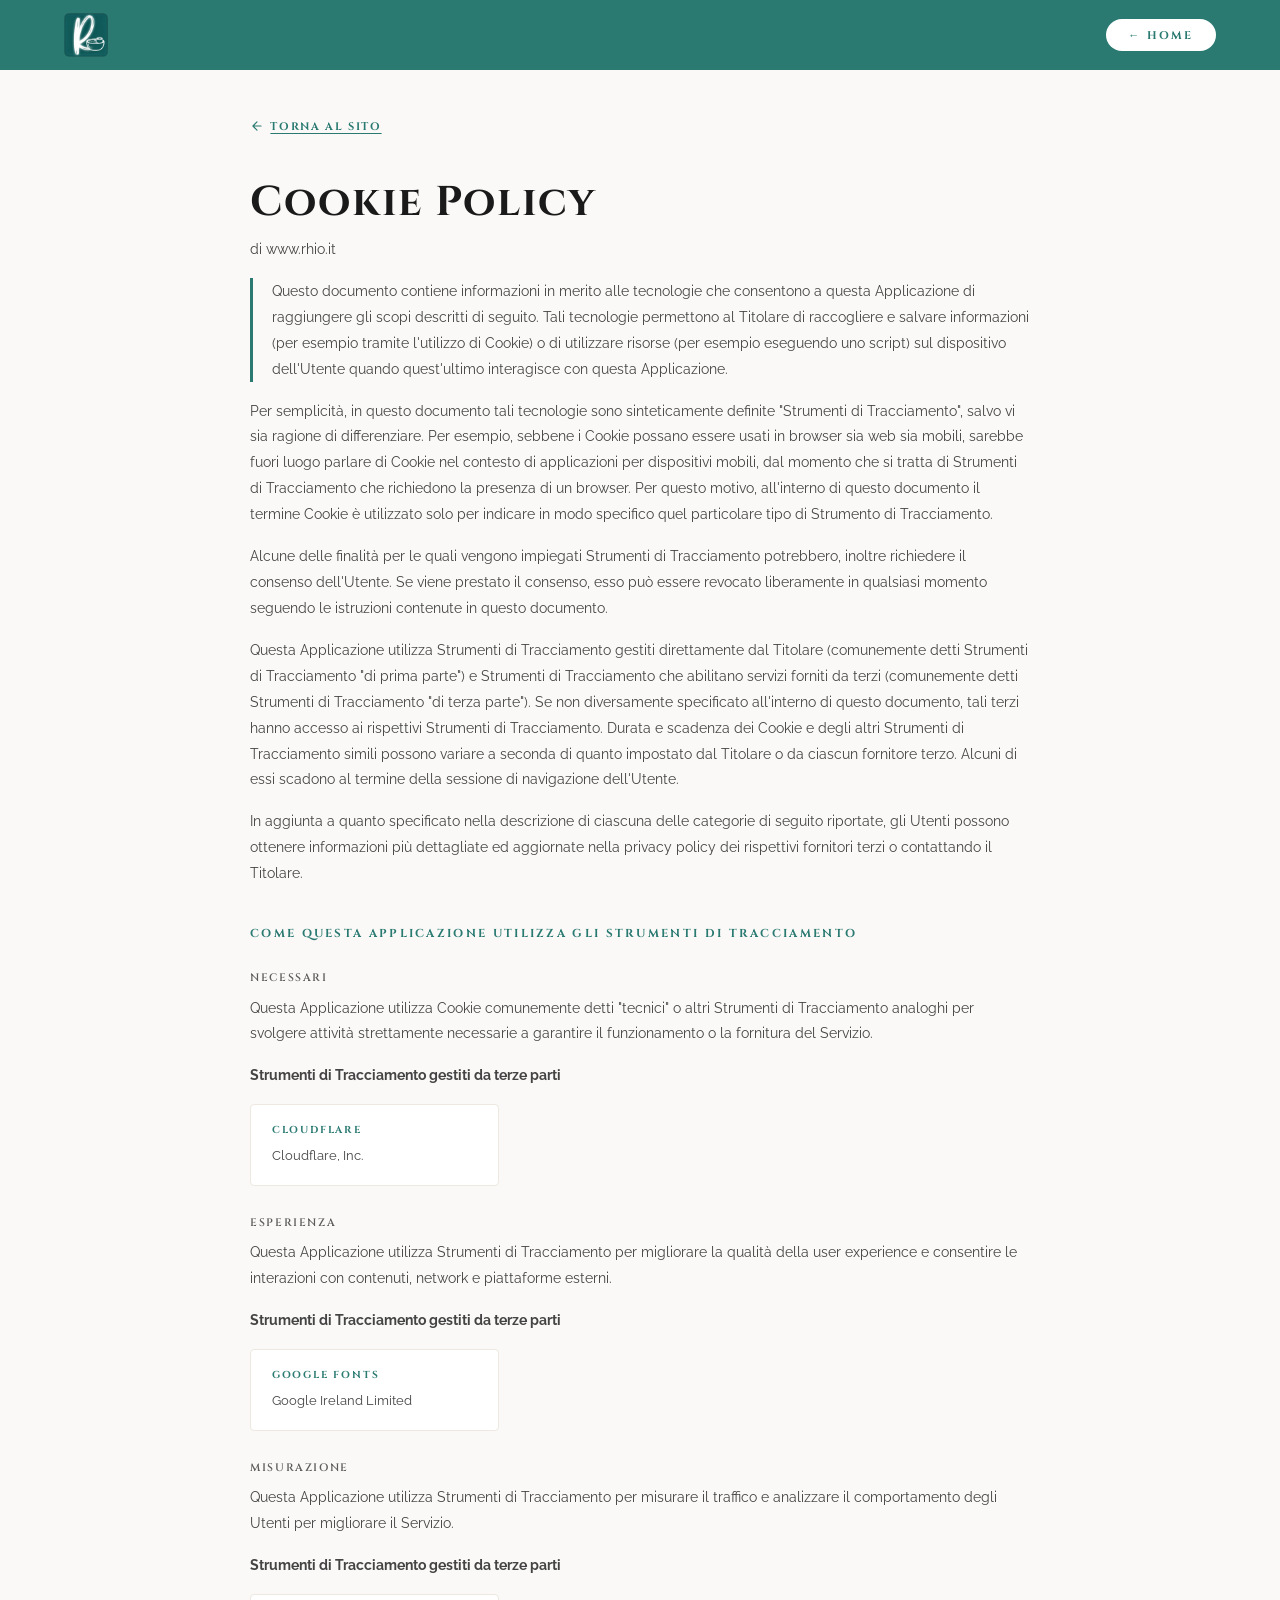
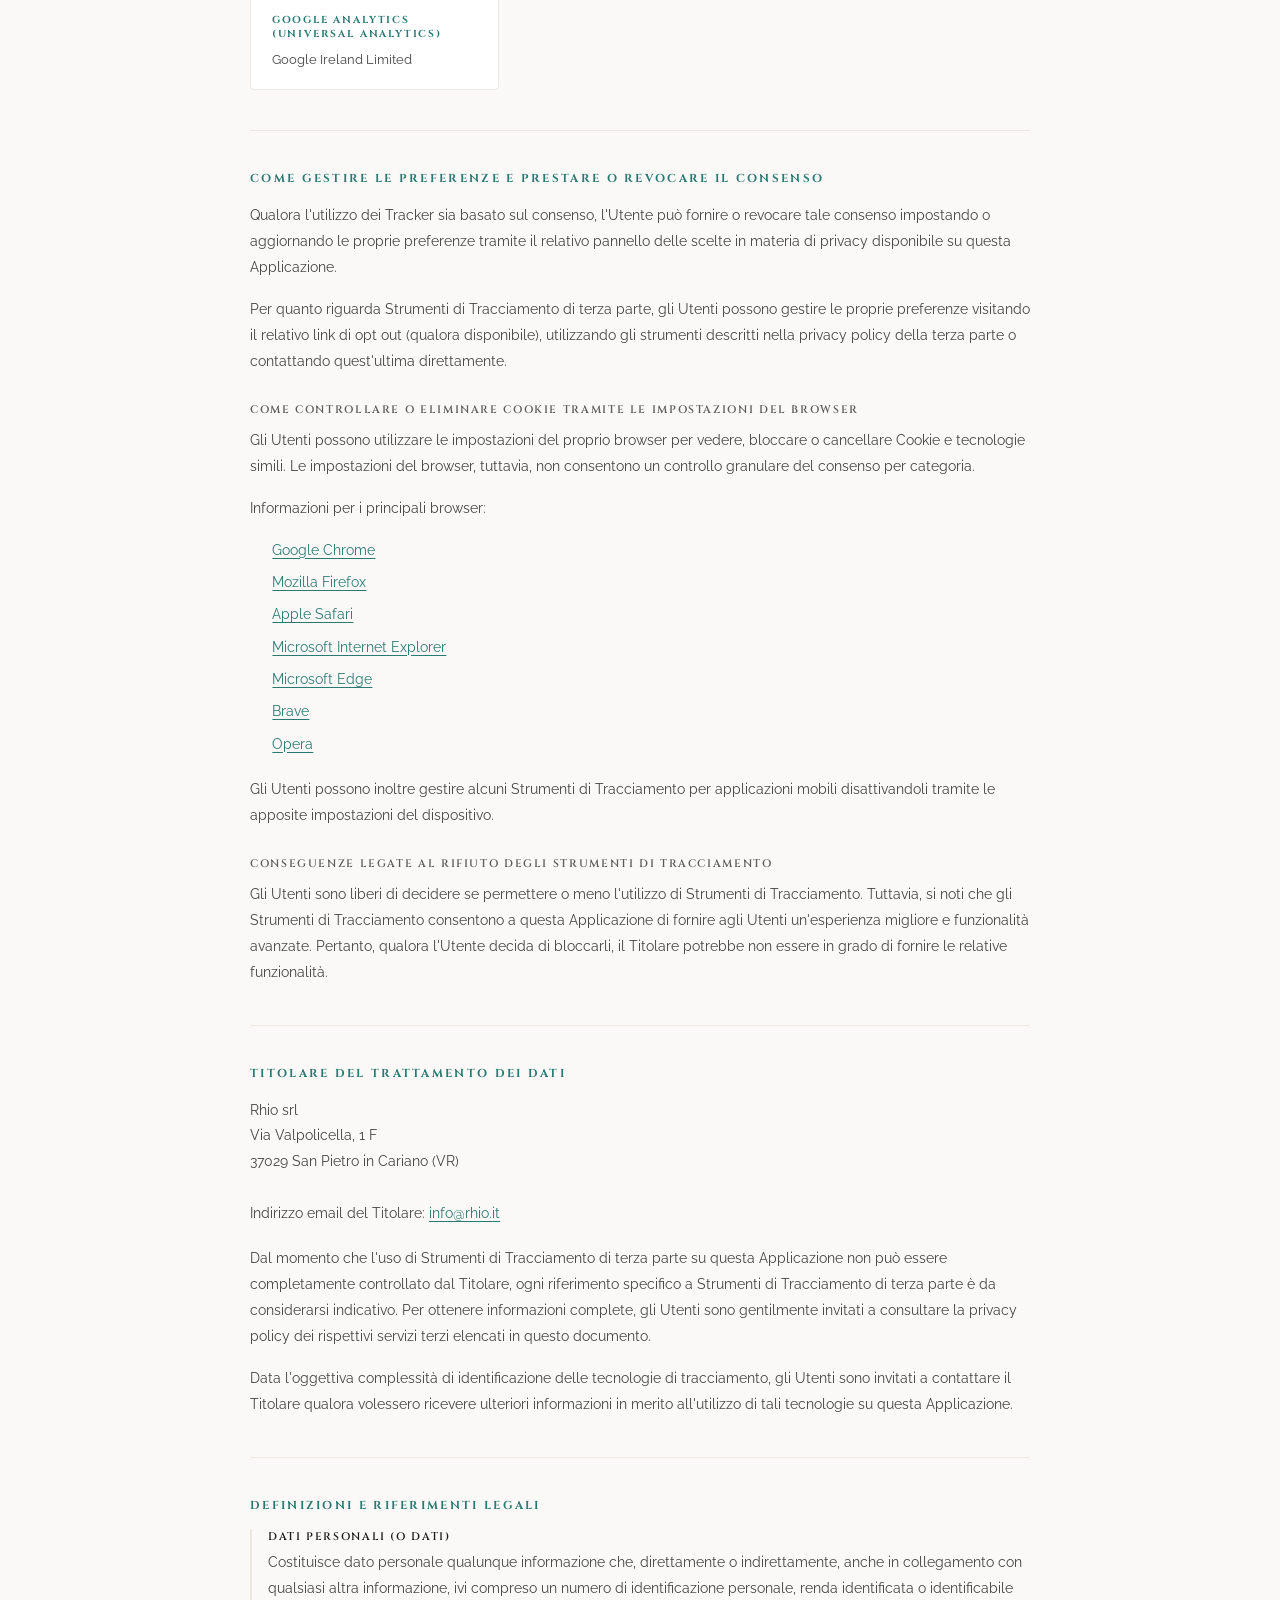
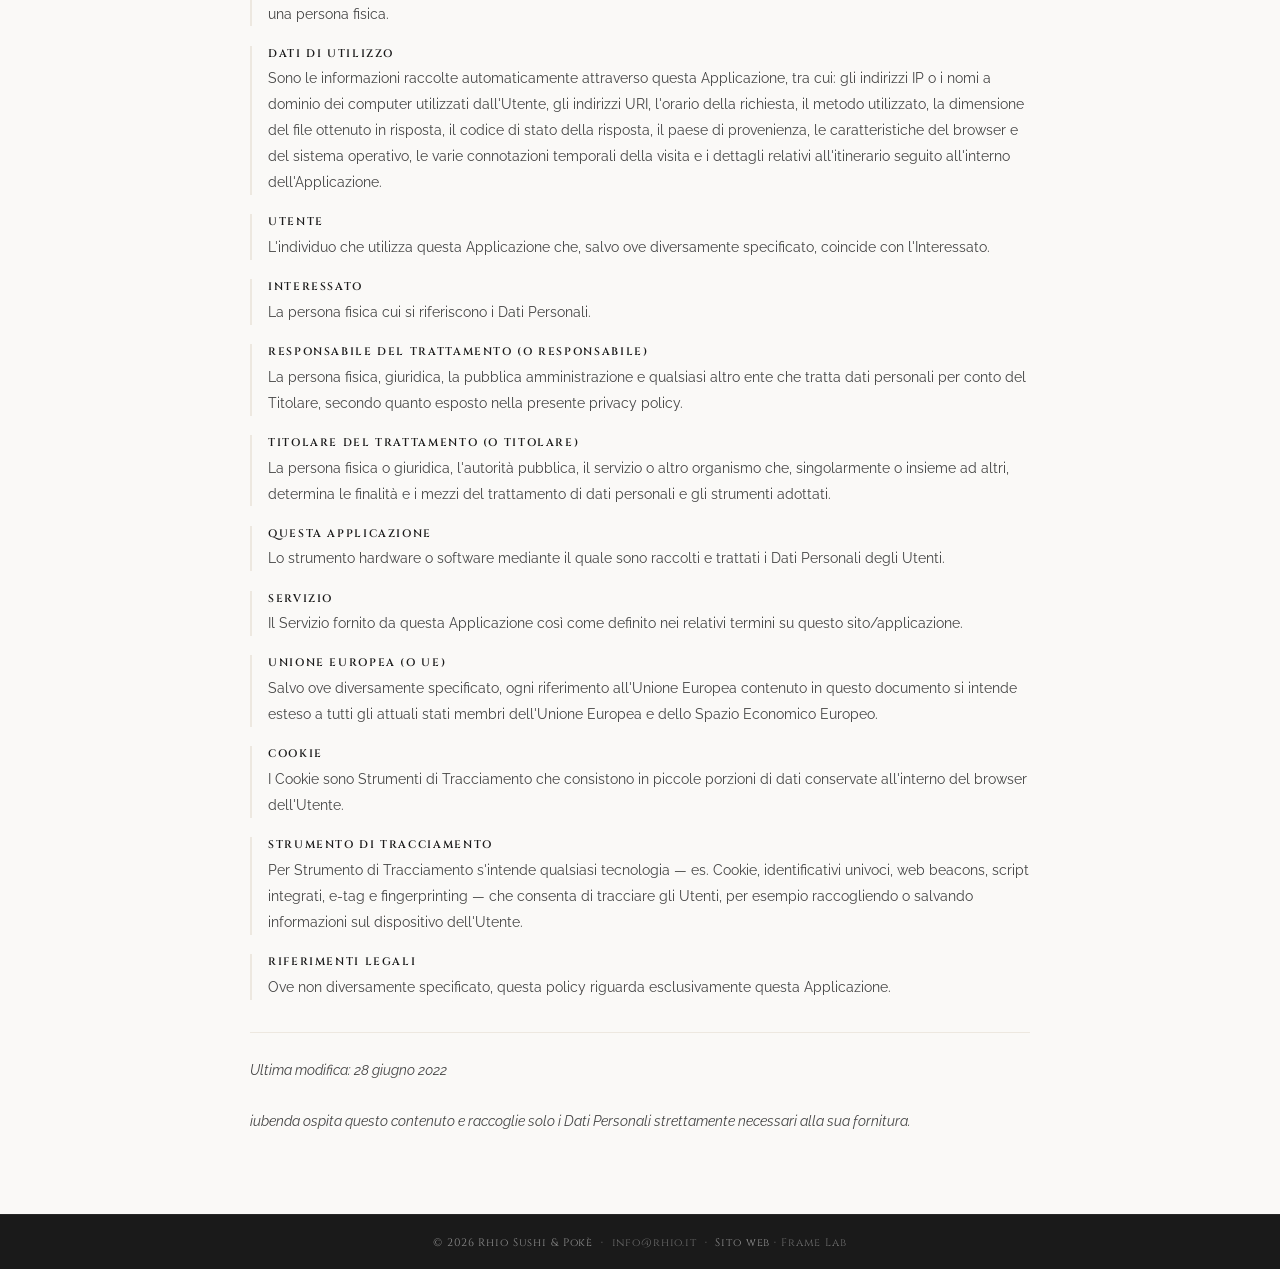
==== commit 0a85cd40: "Add Frame Lab site credit in footer" ====
--- a/cookie-policy.html
+++ b/cookie-policy.html
@@ -327,7 +327,7 @@
   </main>
 
   <div class="footer__bottom" style="background:var(--dark);">
-    <p>&copy; 2026 Rhio Sushi &amp; Pok&egrave; &nbsp;&middot;&nbsp; <a href="mailto:info@rhio.it" style="color:rgba(255,255,255,0.35);">info@rhio.it</a></p>
+    <p>&copy; 2026 Rhio Sushi &amp; Pok&egrave; &nbsp;&middot;&nbsp; <a href="mailto:info@rhio.it" style="color:rgba(255,255,255,0.35);">info@rhio.it</a> &nbsp;&middot;&nbsp; Sito web · <a href="https://www.framelabweb.it" target="_blank" rel="noopener noreferrer" style="color:rgba(255,255,255,0.35);">Frame Lab</a></p>
   </div>
 
 </body>
